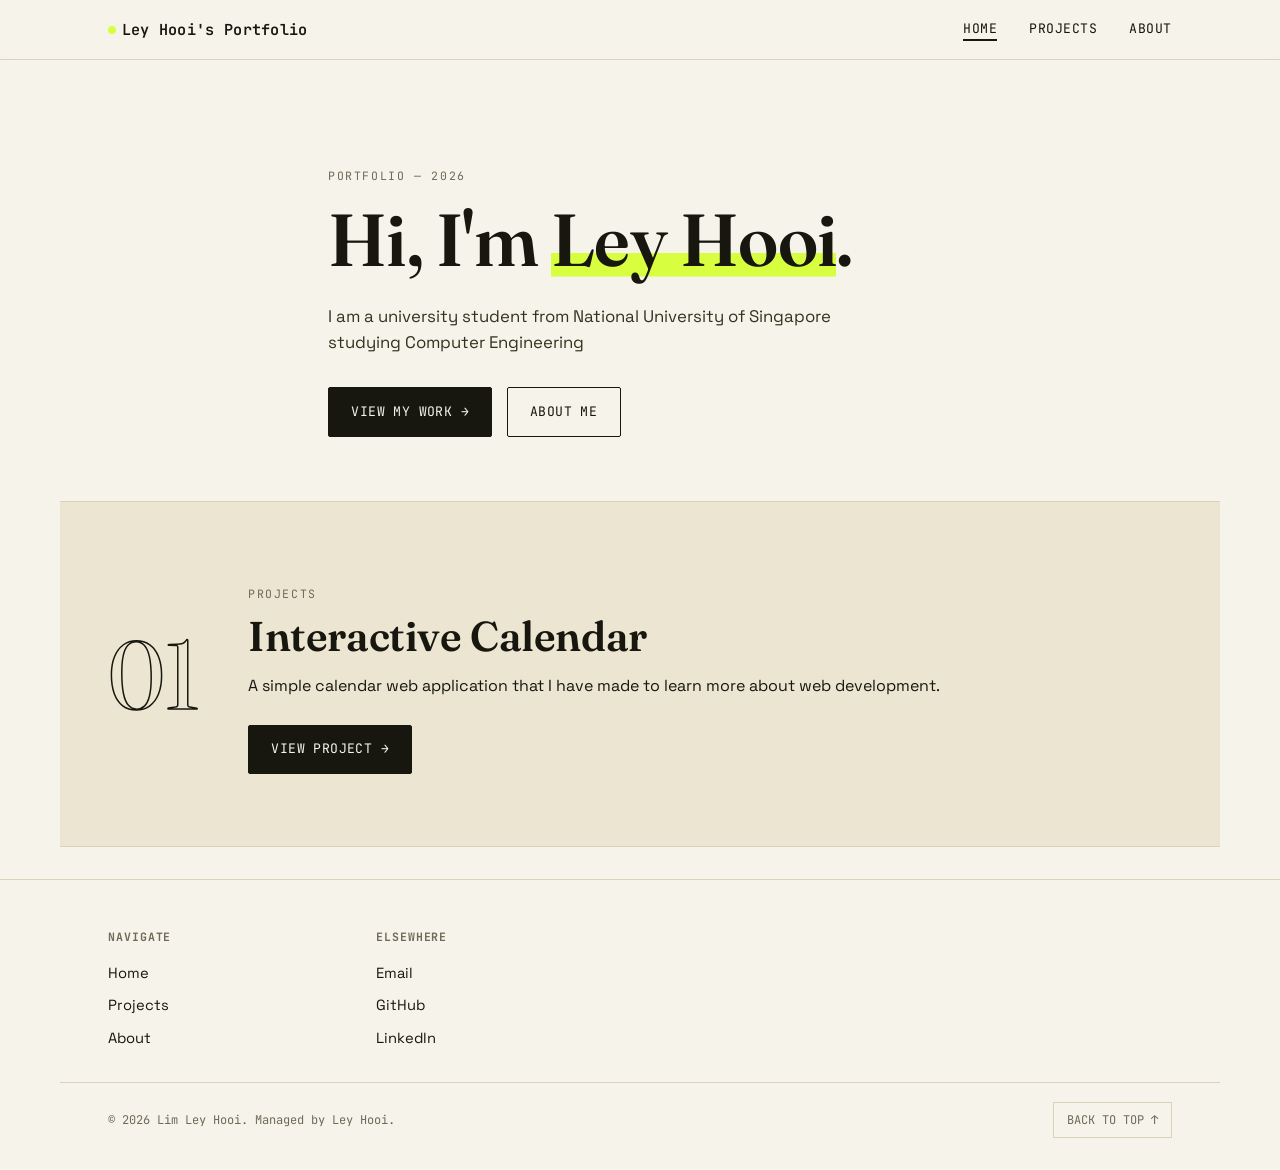
==== index.html @ bd4cc741 "Upload personal portfolio" ====
<!DOCTYPE html>
<html lang="en">
<head>
<meta charset="UTF-8" />
<meta name="viewport" content="width=device-width, initial-scale=1.0" />
<title>Ley Hooi's Portfolio</title>
<meta name="description" content="Portfolio of [Your Name], [your field/role]." />
<link rel="preconnect" href="https://fonts.googleapis.com">
<link rel="preconnect" href="https://fonts.gstatic.com" crossorigin>
<link href="https://fonts.googleapis.com/css2?family=Fraunces:opsz,wght@9..144,500;9..144,600&family=Space+Grotesk:wght@400;500;600&family=JetBrains+Mono:wght@400;500&display=swap" rel="stylesheet">
<link rel="stylesheet" href="styles.css" />
</head>
<body>

<header class="site-header">
  <nav class="nav">
    <a href="index.html" class="nav-mark"><span class="dot"></span>Ley Hooi's Portfolio</a>
    <button class="nav-toggle" aria-label="Toggle navigation" aria-expanded="false">MENU</button>
    <ul class="nav-links">
      <li><a href="index.html" aria-current="page">Home</a></li>
      <li><a href="projects.html">Projects</a></li>
      <li><a href="about.html">About</a></li>
    </ul>
  </nav>
</header>

<main>
  <section class="hero hero-solo">
    <p class="eyebrow">Portfolio — 2026</p>
    <h1>Hi, I'm <span class="accent-underline">Ley Hooi</span>.</h1>
    <br>
    <p class="lede">
      I am a university student from National University of Singapore studying Computer Engineering
    </p>
    <div class="hero-actions">
      <a href="projects.html" class="btn btn-solid">View my work →</a>
      <a href="about.html" class="btn btn-ghost">About me</a>
    </div>
  </section>

  <section class="section project-teaser" id="featured">
    <div class="teaser-inner">
      <div class="monogram-small" aria-hidden="true">01</div>
      <div>
        <p class="eyebrow">Projects</p>
        <h2> Interactive Calendar</h2>
        <p class="lede" style="margin-bottom: 1.6rem;">
          A simple calendar web application that I have made to learn more about web development.
        </p>
        <a href="projects.html" class="btn btn-solid">View project →</a>
      </div>
    </div>
  </section>
</main>

<footer class="site-footer">
  <div class="footer-inner">
    <div>
      <h4>Navigate</h4>
      <ul>
        <li><a href="index.html">Home</a></li>
        <li><a href="projects.html">Projects</a></li>
        <li><a href="about.html">About</a></li>
      </ul>
    </div>
    <div>
      <h4>Elsewhere</h4>
      <ul>
        <li><a href="mailto:leyhooi_lim@u.nus.edu">Email</a></li>
        <li><a href="https://github.com/lhlim88">GitHub</a></li>
        <li><a href="https://www.linkedin.com/in/leyhooi-lim-965a4a322/">LinkedIn</a></li>
      </ul>
    </div>
  </div>
  <div class="footer-bottom">
    <span>© <span data-year>2026</span> Lim Ley Hooi. Managed by Ley Hooi.</span>
    <a href="#top" class="back-to-top">Back to top ↑</a>
  </div>
</footer>

<script src="script.js"></script>
</body>
</html>
---- styles.css ----
/* ==========================================================================
   Design tokens
   ========================================================================== */
:root {
  --bg: #f6f3ea;
  --panel: #ece5d2;
  --ink: #17170f;
  --muted: #6f6a58;
  --line: #d9d2ba;
  --accent: #d7ff3f;
  --accent-ink: #17170f;

  --font-display: "Fraunces", "Iowan Old Style", serif;
  --font-body: "Space Grotesk", "Helvetica Neue", Arial, sans-serif;
  --font-mono: "JetBrains Mono", "SFMono-Regular", Menlo, monospace;

  --max: 1160px;
  --gutter: clamp(1.25rem, 4vw, 3rem);
  --radius: 2px;
}

* { box-sizing: border-box; }
html { scroll-behavior: smooth; }

@media (prefers-reduced-motion: reduce) {
  html { scroll-behavior: auto; }
  * { animation-duration: 0.01ms !important; animation-iteration-count: 1 !important; transition-duration: 0.01ms !important; }
}

body {
  margin: 0;
  background: var(--bg);
  color: var(--ink);
  font-family: var(--font-body);
  font-size: 16px;
  line-height: 1.55;
  -webkit-font-smoothing: antialiased;
}

img { max-width: 100%; display: block; }
a { color: inherit; text-decoration: none; }

::selection { background: var(--accent); color: var(--accent-ink); }

:focus-visible {
  outline: 2px solid var(--ink);
  outline-offset: 3px;
}

.wrap {
  max-width: var(--max);
  margin: 0 auto;
  padding: 0 var(--gutter);
}

.eyebrow {
  font-family: var(--font-mono);
  font-size: 0.72rem;
  letter-spacing: 0.14em;
  text-transform: uppercase;
  color: var(--muted);
}

h1, h2, h3 {
  font-family: var(--font-display);
  font-weight: 600;
  line-height: 1.05;
  margin: 0;
  letter-spacing: -0.01em;
}

/* ==========================================================================
   Header / nav
   ========================================================================== */
.site-header {
  position: sticky;
  top: 0;
  z-index: 40;
  background: rgba(246, 243, 234, 0.86);
  backdrop-filter: blur(8px);
  border-bottom: 1px solid var(--line);
}

.nav {
  display: flex;
  align-items: center;
  justify-content: space-between;
  padding: 1.1rem var(--gutter);
  max-width: var(--max);
  margin: 0 auto;
}

.nav-mark {
  font-family: var(--font-mono);
  font-size: 0.95rem;
  font-weight: 600;
  letter-spacing: 0.02em;
  display: flex;
  align-items: baseline;
  gap: 0.35rem;
}

.nav-mark .dot {
  width: 8px;
  height: 8px;
  background: var(--accent);
  border-radius: 50%;
  display: inline-block;
  transform: translateY(-1px);
}

.nav-links {
  display: flex;
  gap: 2rem;
  list-style: none;
  margin: 0;
  padding: 0;
  font-family: var(--font-mono);
  font-size: 0.82rem;
  letter-spacing: 0.04em;
  text-transform: uppercase;
}

.nav-links a {
  position: relative;
  padding-bottom: 4px;
}

.nav-links a::after {
  content: "";
  position: absolute;
  left: 0; right: 0; bottom: 0;
  height: 2px;
  background: var(--ink);
  transform: scaleX(0);
  transform-origin: left;
  transition: transform 0.25s ease;
}

.nav-links a:hover::after,
.nav-links a[aria-current="page"]::after {
  transform: scaleX(1);
}

.nav-links a[aria-current="page"] { color: var(--ink); }

.nav-toggle {
  display: none;
  background: none;
  border: 1px solid var(--line);
  padding: 0.5rem 0.7rem;
  font-family: var(--font-mono);
  font-size: 0.8rem;
  cursor: pointer;
}

/* ==========================================================================
   Hero
   ========================================================================== */
.hero {
  padding: clamp(3rem, 8vw, 6rem) var(--gutter) clamp(2.5rem, 6vw, 4rem);
  max-width: var(--max);
  margin: 0 auto;
}

.hero-solo {
  max-width: 720px;
}

.hero .eyebrow { margin-bottom: 1rem; }

.hero h1 {
  font-size: clamp(2.6rem, 6vw, 4.6rem);
}

.hero h1 .accent-underline {
  background-image: linear-gradient(var(--accent), var(--accent));
  background-repeat: no-repeat;
  background-size: 100% 0.32em;
  background-position: 0 88%;
}

.hero .role {
  font-family: var(--font-mono);
  font-size: 0.95rem;
  color: var(--muted);
  margin: 1.1rem 0 1.4rem;
}

.hero p.lede {
  max-width: 46ch;
  font-size: 1.05rem;
  color: #34321f;
  margin: 0 0 2rem;
}

.hero-actions {
  display: flex;
  gap: 0.9rem;
  flex-wrap: wrap;
}

.btn {
  font-family: var(--font-mono);
  font-size: 0.82rem;
  letter-spacing: 0.03em;
  text-transform: uppercase;
  padding: 0.85rem 1.4rem;
  border-radius: var(--radius);
  border: 1px solid var(--ink);
  display: inline-flex;
  align-items: center;
  gap: 0.5rem;
  transition: transform 0.15s ease, background 0.15s ease, color 0.15s ease;
}

.btn-solid {
  background: var(--ink);
  color: var(--bg);
}
.btn-solid:hover { background: var(--accent); color: var(--accent-ink); border-color: var(--accent); transform: translateY(-2px); }

.btn-ghost {
  background: transparent;
  color: var(--ink);
}
.btn-ghost:hover { background: var(--ink); color: var(--bg); transform: translateY(-2px); }

/* project teaser (home page — no portrait, just a pointer to the work) */
.project-teaser {
  border-top: 1px solid var(--line);
  border-bottom: 1px solid var(--line);
  background: var(--panel);
}

.teaser-inner {
  display: grid;
  grid-template-columns: auto 1fr;
  gap: clamp(1.5rem, 4vw, 3rem);
  align-items: center;
}

.monogram-small {
  font-family: var(--font-display);
  font-size: clamp(3.5rem, 8vw, 6rem);
  line-height: 1;
  color: transparent;
  -webkit-text-stroke: 1.5px var(--ink);
  user-select: none;
}

.teaser-inner h2 {
  font-size: clamp(1.8rem, 3.6vw, 2.6rem);
  margin: 0.4rem 0 0.8rem;
  max-width: 20ch;
}

/* portrait + monogram signature (about page) */
.hero-portrait {
  position: relative;
  aspect-ratio: 4 / 5;
}

.hero-portrait .monogram {
  position: absolute;
  inset: -8% -12% auto auto;
  width: 62%;
  aspect-ratio: 1;
  font-family: var(--font-display);
  font-size: 11rem;
  line-height: 1;
  color: transparent;
  -webkit-text-stroke: 1.5px var(--ink);
  display: flex;
  align-items: flex-start;
  justify-content: flex-end;
  opacity: 0.9;
  pointer-events: none;
  user-select: none;
  z-index: 0;
}

.hero-portrait .frame {
  position: relative;
  z-index: 1;
  width: 86%;
  height: 92%;
  margin-left: 8%;
  margin-top: 10%;
  background: var(--panel);
  border: 1px solid var(--line);
  overflow: hidden;
  display: flex;
  align-items: center;
  justify-content: center;
}

.hero-portrait .frame img {
  width: 100%;
  height: 100%;
  object-fit: cover;
}

.hero-portrait .frame .placeholder-text {
  font-family: var(--font-mono);
  font-size: 0.78rem;
  color: var(--muted);
  text-align: center;
  padding: 1.5rem;
}

/* ==========================================================================
   Section scaffolding
   ========================================================================== */
.section {
  padding: clamp(2.5rem, 6vw, 4.5rem) var(--gutter);
  max-width: var(--max);
  margin: 0 auto;
}

.section-head {
  display: flex;
  justify-content: space-between;
  align-items: flex-end;
  gap: 1.5rem;
  flex-wrap: wrap;
  border-bottom: 1px solid var(--line);
  padding-bottom: 1.2rem;
  margin-bottom: 2.2rem;
}

.section-head h2 {
  font-size: clamp(1.7rem, 3.4vw, 2.4rem);
}

.section-head .see-all {
  font-family: var(--font-mono);
  font-size: 0.8rem;
  text-transform: uppercase;
  letter-spacing: 0.04em;
  border-bottom: 1px solid var(--ink);
  padding-bottom: 2px;
}

.section-head .see-all:hover { color: var(--muted); border-color: var(--muted); }

/* ==========================================================================
   Project cards
   ========================================================================== */
.project-grid {
  display: grid;
  grid-template-columns: repeat(3, 1fr);
  gap: 1.5rem;
}

.project-grid.full { grid-template-columns: repeat(2, 1fr); }
.project-grid.single { grid-template-columns: 1fr; max-width: 640px; }

.featured-card { min-height: 0; }
.featured-card p { max-width: 60ch; }

.more-soon {
  font-family: var(--font-mono);
  font-size: 0.8rem;
  color: var(--muted);
  margin-top: 2rem;
}

.card {
  background: var(--panel);
  border: 1px solid var(--line);
  padding: 1.5rem;
  display: flex;
  flex-direction: column;
  gap: 0.9rem;
  min-height: 260px;
  transition: opacity 0.5s ease, transform 0.5s ease;
}

.card.pre-reveal {
  opacity: 0;
  transform: translateY(14px);
}

.card.pre-reveal.is-visible { opacity: 1; transform: translateY(0); }

.card .index {
  font-family: var(--font-mono);
  font-size: 0.75rem;
  color: var(--muted);
}

.card h3 {
  font-size: 1.35rem;
}

.card p {
  color: #3d3a29;
  font-size: 0.94rem;
  margin: 0;
  flex-grow: 1;
}

.tag-row {
  display: flex;
  gap: 0.5rem;
  flex-wrap: wrap;
}

.tag {
  font-family: var(--font-mono);
  font-size: 0.7rem;
  letter-spacing: 0.03em;
  text-transform: uppercase;
  border: 1px solid var(--line);
  padding: 0.25rem 0.55rem;
  color: var(--muted);
}

.card-link {
  font-family: var(--font-mono);
  font-size: 0.8rem;
  text-transform: uppercase;
  letter-spacing: 0.03em;
  border-bottom: 1px solid var(--ink);
  align-self: flex-start;
  padding-bottom: 2px;
}
.card-link:hover { color: var(--muted); border-color: var(--muted); }

/* ==========================================================================
   About page bits
   ========================================================================== */
.about-grid {
  display: grid;
  grid-template-columns: 0.8fr 1.2fr;
  gap: clamp(2rem, 5vw, 4rem);
  align-items: start;
}

.about-portrait {
  background: var(--panel);
  border: 1px solid var(--line);
  aspect-ratio: 4 / 5;
  width: 50%;
  max-width: 220px;
  display: flex;
  align-items: center;
  justify-content: center;
}

.about-portrait img {
  width: 100%;
  height: 100%;
  object-fit: cover;
  object-position: center 25%;
}

.fact-list {
  list-style: none;
  margin: 2rem 0 0;
  padding: 0;
  border-top: 1px solid var(--line);
}

.fact-list li {
  display: flex;
  justify-content: space-between;
  padding: 0.9rem 0;
  border-bottom: 1px solid var(--line);
  font-size: 0.92rem;
}

.fact-list .label {
  font-family: var(--font-mono);
  font-size: 0.75rem;
  text-transform: uppercase;
  letter-spacing: 0.04em;
  color: var(--muted);
}

.skill-cloud {
  display: flex;
  flex-wrap: wrap;
  gap: 0.6rem;
  margin-top: 1rem;
}

.skill-cloud .tag { color: var(--ink); }

/* ==========================================================================
   Footer
   ========================================================================== */
.site-footer {
  border-top: 1px solid var(--line);
  margin-top: 2rem;
}

.footer-inner {
  max-width: var(--max);
  margin: 0 auto;
  padding: 3rem var(--gutter) 2rem;
  display: grid;
  grid-template-columns: repeat(2, minmax(140px, 220px));
  gap: 3rem;
}

.footer-inner h4 {
  font-family: var(--font-mono);
  font-size: 0.72rem;
  text-transform: uppercase;
  letter-spacing: 0.08em;
  color: var(--muted);
  margin: 0 0 1rem;
}

.footer-inner ul {
  list-style: none;
  margin: 0;
  padding: 0;
  display: flex;
  flex-direction: column;
  gap: 0.6rem;
  font-size: 0.92rem;
}

.footer-cta {
  font-family: var(--font-display);
  font-size: clamp(1.6rem, 3vw, 2.2rem);
  max-width: 20ch;
}

.footer-bottom {
  max-width: var(--max);
  margin: 0 auto;
  padding: 1.2rem var(--gutter) 2rem;
  display: flex;
  justify-content: space-between;
  align-items: center;
  font-family: var(--font-mono);
  font-size: 0.75rem;
  color: var(--muted);
  border-top: 1px solid var(--line);
}

.back-to-top {
  font-family: var(--font-mono);
  font-size: 0.75rem;
  text-transform: uppercase;
  border: 1px solid var(--line);
  padding: 0.5rem 0.8rem;
}
.back-to-top:hover { border-color: var(--ink); }

/* ==========================================================================
   Page intro (projects/about headers)
   ========================================================================== */
.page-intro {
  padding: clamp(2.5rem, 6vw, 4rem) var(--gutter) 1rem;
  max-width: var(--max);
  margin: 0 auto;
}

.page-intro h1 { font-size: clamp(2.2rem, 5vw, 3.4rem); }
.page-intro p { max-width: 56ch; color: var(--muted); margin-top: 1rem; }

/* ==========================================================================
   Responsive
   ========================================================================== */
@media (max-width: 860px) {
  .teaser-inner { grid-template-columns: 1fr; text-align: left; }
  .about-grid { grid-template-columns: 1fr; }
  .project-grid, .project-grid.full { grid-template-columns: 1fr 1fr; }
  .footer-inner { grid-template-columns: 1fr; }
}

@media (max-width: 620px) {
  .nav-links {
    position: absolute;
    top: 100%; left: 0; right: 0;
    background: var(--bg);
    border-bottom: 1px solid var(--line);
    flex-direction: column;
    gap: 0;
    padding: 0.5rem var(--gutter) 1rem;
    display: none;
  }
  .nav-links.is-open { display: flex; }
  .nav-links li { border-bottom: 1px solid var(--line); padding: 0.8rem 0; }
  .nav-toggle { display: block; }
  .project-grid, .project-grid.full { grid-template-columns: 1fr; }
  .hero-actions { flex-direction: column; align-items: stretch; }
  .btn { justify-content: center; }
}
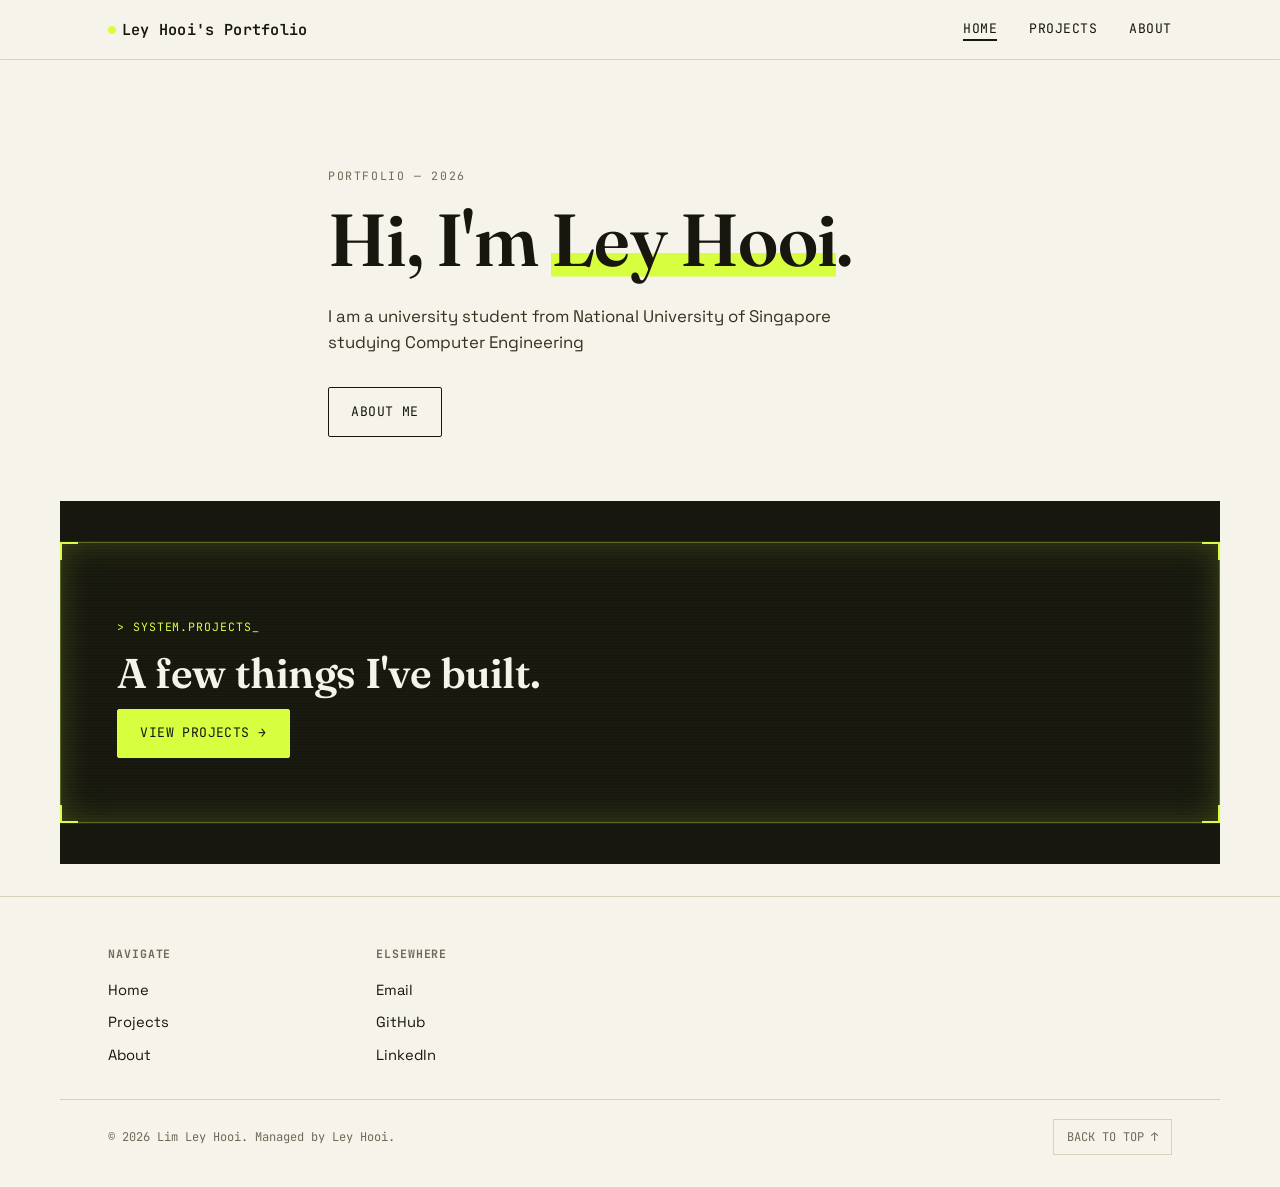
==== commit 1ca148df: "Added sci-fi theme to project page" ====
--- a/index.html
+++ b/index.html
@@ -33,24 +33,26 @@
       I am a university student from National University of Singapore studying Computer Engineering
     </p>
     <div class="hero-actions">
-      <a href="projects.html" class="btn btn-solid">View my work →</a>
+      
       <a href="about.html" class="btn btn-ghost">About me</a>
     </div>
   </section>
 
-  <section class="section project-teaser" id="featured">
+<section class="section project-teaser sci-fi" id="featured">
     <div class="teaser-inner">
-      <div class="monogram-small" aria-hidden="true">01</div>
-      <div>
-        <p class="eyebrow">Projects</p>
-        <h2> Interactive Calendar</h2>
-        <p class="lede" style="margin-bottom: 1.6rem;">
-          A simple calendar web application that I have made to learn more about web development.
-        </p>
-        <a href="projects.html" class="btn btn-solid">View project →</a>
+      <div class="teaser-frame">
+        <span class="teaser-corner tl"></span>
+        <span class="teaser-corner tr"></span>
+        <span class="teaser-corner bl"></span>
+        <span class="teaser-corner br"></span>
+
+        <p class="eyebrow terminal-line">&gt; SYSTEM.PROJECTS<span class="cursor">_</span></p>
+        <h2>A few things I've built.</h2>
+       
+        <a href="projects.html" class="btn btn-solid">View projects →</a>
       </div>
     </div>
-  </section>
+</section>
 </main>
 
 <footer class="site-footer">
--- a/styles.css
+++ b/styles.css
@@ -234,10 +234,7 @@
 }
 
 .teaser-inner {
-  display: grid;
-  grid-template-columns: auto 1fr;
-  gap: clamp(1.5rem, 4vw, 3rem);
-  align-items: center;
+  display: block;
 }
 
 .monogram-small {
@@ -433,8 +430,8 @@
    ========================================================================== */
 .about-grid {
   display: grid;
-  grid-template-columns: 0.8fr 1.2fr;
-  gap: clamp(2rem, 5vw, 4rem);
+  grid-template-columns: minmax(160px, 220px) 1fr;
+  gap: clamp(1.25rem, 3vw, 2rem);
   align-items: start;
 }
 
@@ -442,8 +439,7 @@
   background: var(--panel);
   border: 1px solid var(--line);
   aspect-ratio: 4 / 5;
-  width: 50%;
-  max-width: 220px;
+  width: 100%;
   display: flex;
   align-items: center;
   justify-content: center;
@@ -592,3 +588,216 @@
   .hero-actions { flex-direction: column; align-items: stretch; }
   .btn { justify-content: center; }
 }
+
+/* sci-fi project teaser */
+.project-teaser.sci-fi {
+  background: var(--ink);
+  border-top: 1px solid var(--ink);
+  border-bottom: 1px solid var(--ink);
+  padding: 0;
+}
+
+.teaser-frame {
+  position: relative;
+  padding: clamp(2.5rem, 6vw, 4rem) clamp(2rem, 5vw, 3.5rem);
+  border: 1px solid rgba(215, 255, 63, 0.35);
+  margin: clamp(1.5rem, 4vw, 2.5rem) 0;
+  background:
+    repeating-linear-gradient(
+      0deg,
+      rgba(215, 255, 63, 0.025) 0px,
+      rgba(215, 255, 63, 0.025) 1px,
+      transparent 1px,
+      transparent 3px
+    );
+  box-shadow: 0 0 0 1px rgba(215, 255, 63, 0.08), 0 0 40px -12px rgba(215, 255, 63, 0.35) inset;
+}
+
+.teaser-corner {
+  position: absolute;
+  width: 18px;
+  height: 18px;
+  border: 2px solid var(--accent);
+}
+.teaser-corner.tl { top: -1px; left: -1px; border-right: none; border-bottom: none; }
+.teaser-corner.tr { top: -1px; right: -1px; border-left: none; border-bottom: none; }
+.teaser-corner.bl { bottom: -1px; left: -1px; border-right: none; border-top: none; }
+.teaser-corner.br { bottom: -1px; right: -1px; border-left: none; border-top: none; }
+
+.terminal-line {
+  color: var(--accent) !important;
+  font-family: var(--font-mono);
+  letter-spacing: 0.08em;
+  margin-bottom: 1rem !important;
+}
+
+.cursor {
+  display: inline-block;
+  animation: blink 1s steps(1) infinite;
+}
+
+@keyframes blink {
+  50% { opacity: 0; }
+}
+
+.project-teaser.sci-fi h2 {
+  color: var(--bg);
+  font-size: clamp(1.8rem, 3.6vw, 2.6rem);
+  margin: 0.4rem 0 0.8rem;
+  max-width: 20ch;
+}
+
+.project-teaser.sci-fi .lede {
+  color: rgba(246, 243, 234, 0.65) !important;
+}
+
+.project-teaser.sci-fi .btn-solid {
+  background: var(--accent);
+  color: var(--ink);
+  border-color: var(--accent);
+}
+.project-teaser.sci-fi .btn-solid:hover {
+  background: transparent;
+  color: var(--accent);
+  box-shadow: 0 0 16px rgba(215, 255, 63, 0.5);
+}
+
+@media (prefers-reduced-motion: reduce) {
+  .cursor { animation: none; }
+}
+
+/* sci-fi project cards */
+.card.sci-fi {
+  position: relative;
+  background: var(--ink);
+  border: 1px solid rgba(215, 255, 63, 0.35);
+  background-image:
+    repeating-linear-gradient(
+      0deg,
+      rgba(215, 255, 63, 0.025) 0px,
+      rgba(215, 255, 63, 0.025) 1px,
+      transparent 1px,
+      transparent 3px
+    );
+  box-shadow: 0 0 0 1px rgba(215, 255, 63, 0.08), 0 0 40px -12px rgba(215, 255, 63, 0.35) inset;
+  padding: 2rem;
+}
+
+.card.sci-fi .teaser-corner {
+  position: absolute;
+  width: 16px;
+  height: 16px;
+  border: 2px solid var(--accent);
+}
+.card.sci-fi .teaser-corner.tl { top: -1px; left: -1px; border-right: none; border-bottom: none; }
+.card.sci-fi .teaser-corner.tr { top: -1px; right: -1px; border-left: none; border-bottom: none; }
+.card.sci-fi .teaser-corner.bl { bottom: -1px; left: -1px; border-right: none; border-top: none; }
+.card.sci-fi .teaser-corner.br { bottom: -1px; right: -1px; border-left: none; border-top: none; }
+
+.card.sci-fi .index-line {
+  margin: 0 0 0.75rem !important;
+}
+
+.card.sci-fi h3 {
+  color: var(--bg);
+}
+
+.card.sci-fi p:not(.terminal-line) {
+  color: rgba(246, 243, 234, 0.65);
+}
+
+.card.sci-fi .card-link {
+  color: var(--accent);
+  border-bottom-color: var(--accent);
+}
+.card.sci-fi .card-link:hover {
+  color: var(--bg);
+  border-color: var(--bg);
+}
+
+/* whole-page sci-fi theme, scoped to body.sci-fi-page */
+body.sci-fi-page {
+  background: var(--ink);
+  background-image:
+    repeating-linear-gradient(
+      0deg,
+      rgba(215, 255, 63, 0.02) 0px,
+      rgba(215, 255, 63, 0.02) 1px,
+      transparent 1px,
+      transparent 3px
+    );
+}
+
+.sci-fi-page .site-header {
+  background: rgba(23, 23, 15, 0.86);
+  border-bottom: 1px solid rgba(215, 255, 63, 0.25);
+}
+
+.sci-fi-page .nav-mark,
+.sci-fi-page .nav-links a {
+  color: var(--bg);
+}
+
+.sci-fi-page .nav-links a::after {
+  background: var(--accent);
+}
+
+.sci-fi-page .nav-links a[aria-current="page"] {
+  color: var(--accent);
+}
+
+.sci-fi-page .nav-toggle {
+  color: var(--bg);
+  border-color: rgba(215, 255, 63, 0.35);
+}
+
+.sci-fi-page .page-intro .eyebrow {
+  color: var(--accent);
+}
+
+.sci-fi-page .page-intro h1 {
+  color: var(--bg);
+}
+
+.sci-fi-page .page-intro p {
+  color: rgba(246, 243, 234, 0.55);
+}
+
+.sci-fi-page .card.sci-fi {
+  background: #1b1f13;
+}
+
+.sci-fi-page .more-soon {
+  color: rgba(246, 243, 234, 0.4);
+}
+
+.sci-fi-page .site-footer {
+  border-top: 1px solid rgba(215, 255, 63, 0.25);
+  background: var(--ink);
+}
+
+.sci-fi-page .footer-inner h4 {
+  color: var(--accent);
+}
+
+.sci-fi-page .footer-inner a {
+  color: rgba(246, 243, 234, 0.75);
+}
+
+.sci-fi-page .footer-inner a:hover {
+  color: var(--accent);
+}
+
+.sci-fi-page .footer-bottom {
+  border-top: 1px solid rgba(215, 255, 63, 0.15);
+  color: rgba(246, 243, 234, 0.45);
+}
+
+.sci-fi-page .back-to-top {
+  color: rgba(246, 243, 234, 0.75);
+  border-color: rgba(215, 255, 63, 0.25);
+}
+.sci-fi-page .back-to-top:hover {
+  border-color: var(--accent);
+  color: var(--accent);
+}
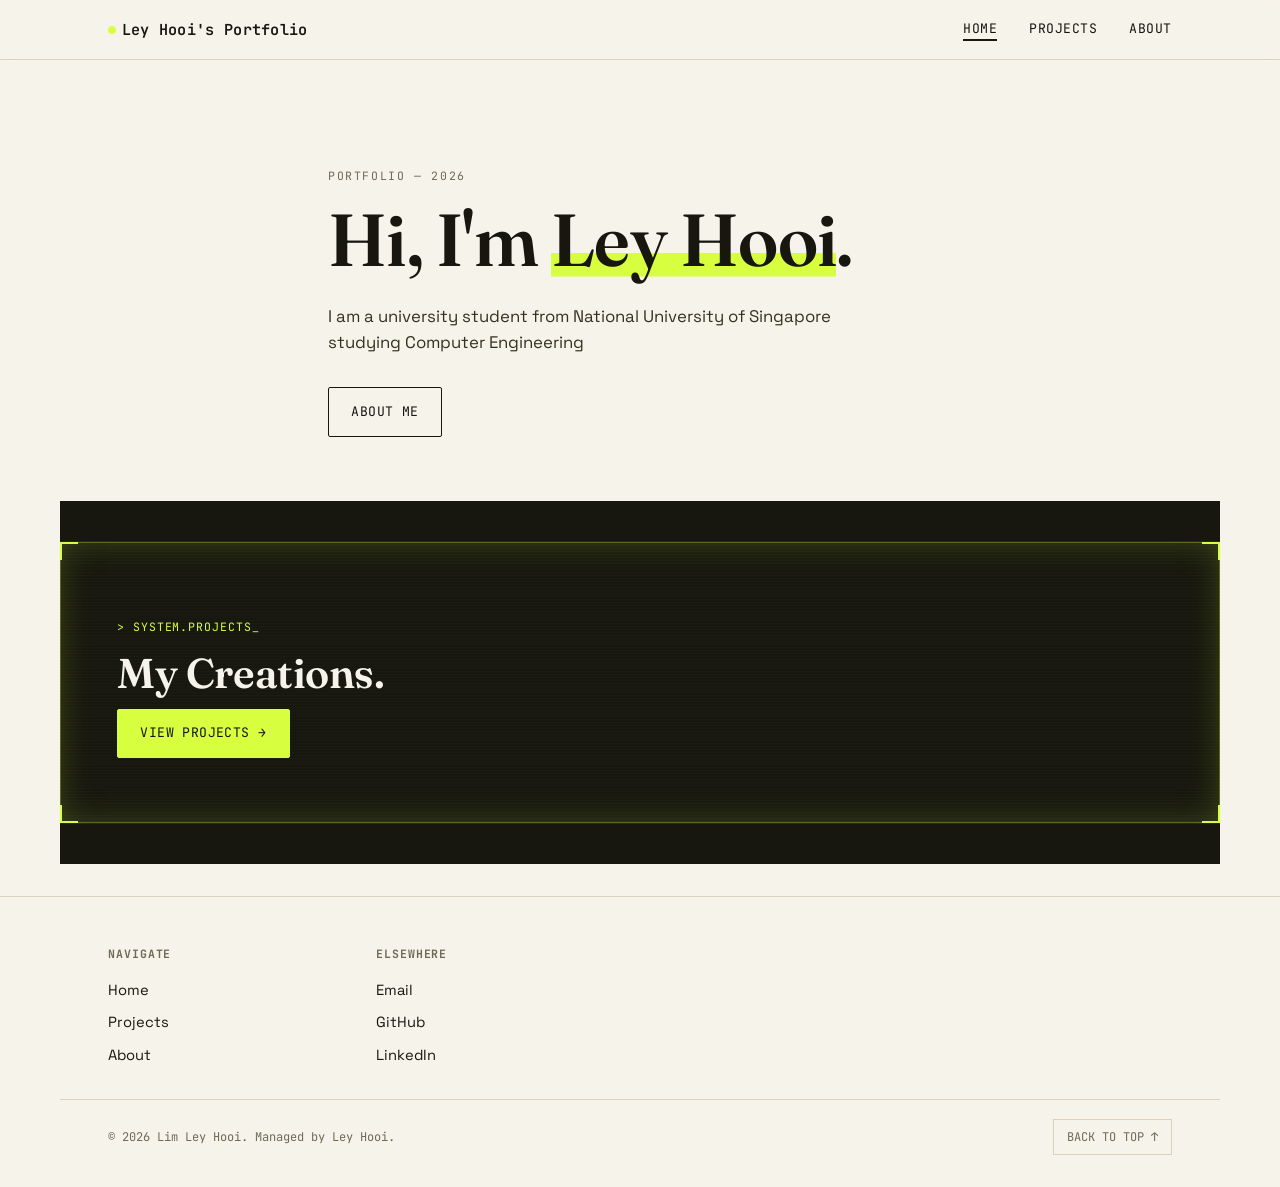
==== commit b47c7285: "update index.html" ====
--- a/index.html
+++ b/index.html
@@ -47,7 +47,7 @@
         <span class="teaser-corner br"></span>
 
         <p class="eyebrow terminal-line">&gt; SYSTEM.PROJECTS<span class="cursor">_</span></p>
-        <h2>A few things I've built.</h2>
+        <h2>My Creations.</h2>
        
         <a href="projects.html" class="btn btn-solid">View projects →</a>
       </div>
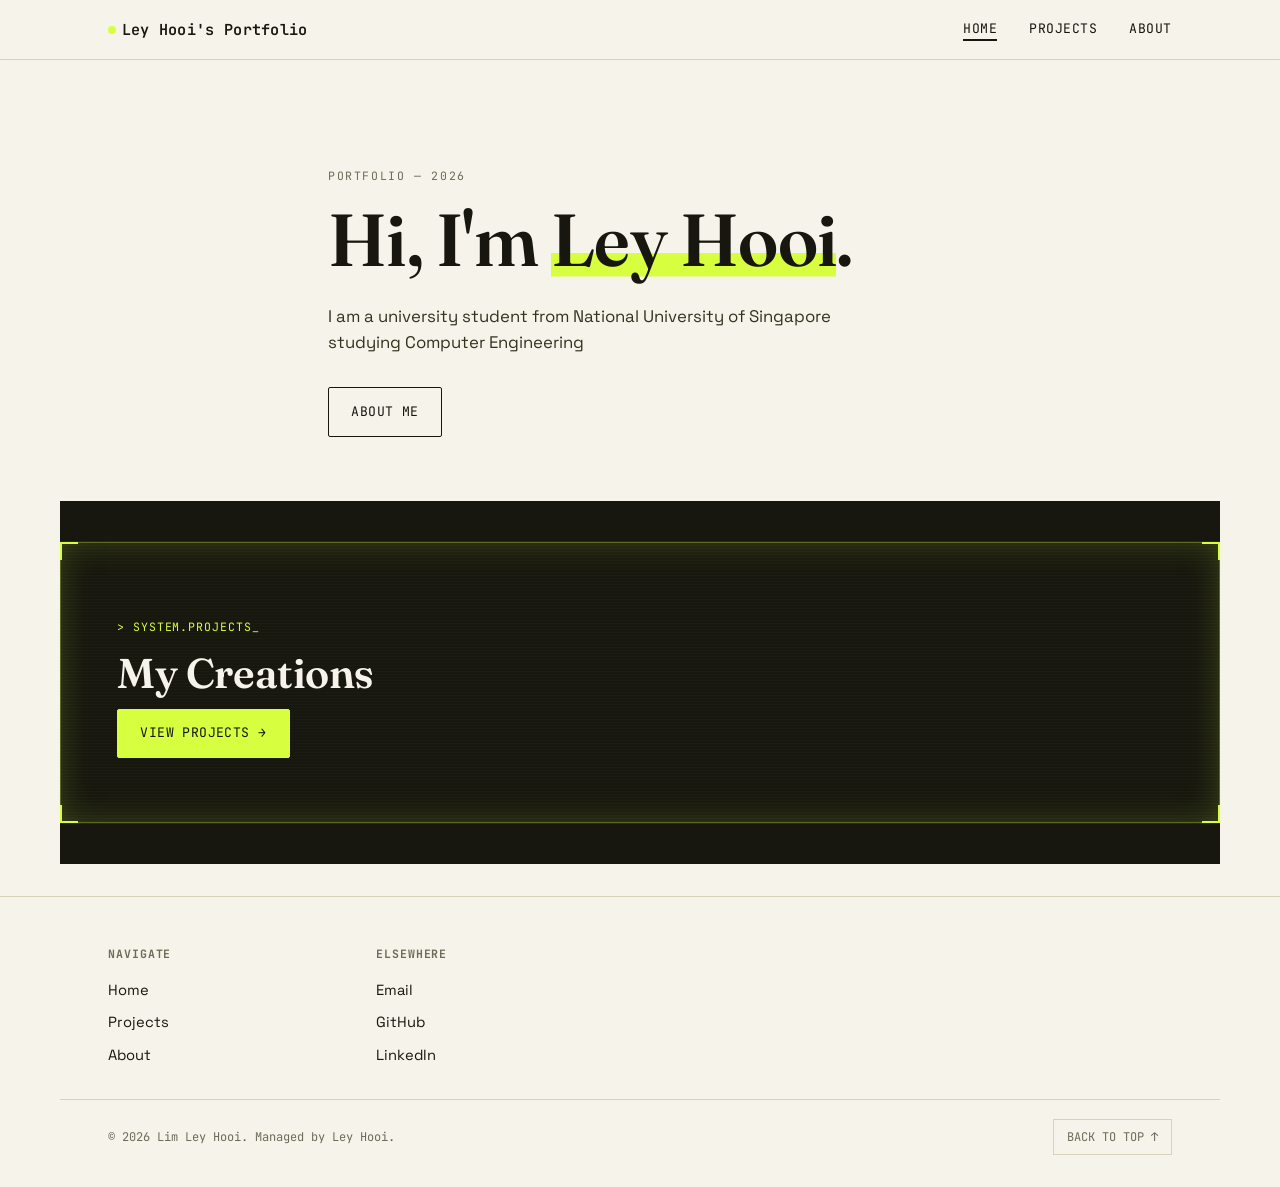
==== commit 8c92069e: "edit about.html and index.html" ====
--- a/index.html
+++ b/index.html
@@ -47,7 +47,7 @@
         <span class="teaser-corner br"></span>
 
         <p class="eyebrow terminal-line">&gt; SYSTEM.PROJECTS<span class="cursor">_</span></p>
-        <h2>My Creations.</h2>
+        <h2>My Creations</h2>
        
         <a href="projects.html" class="btn btn-solid">View projects →</a>
       </div>
